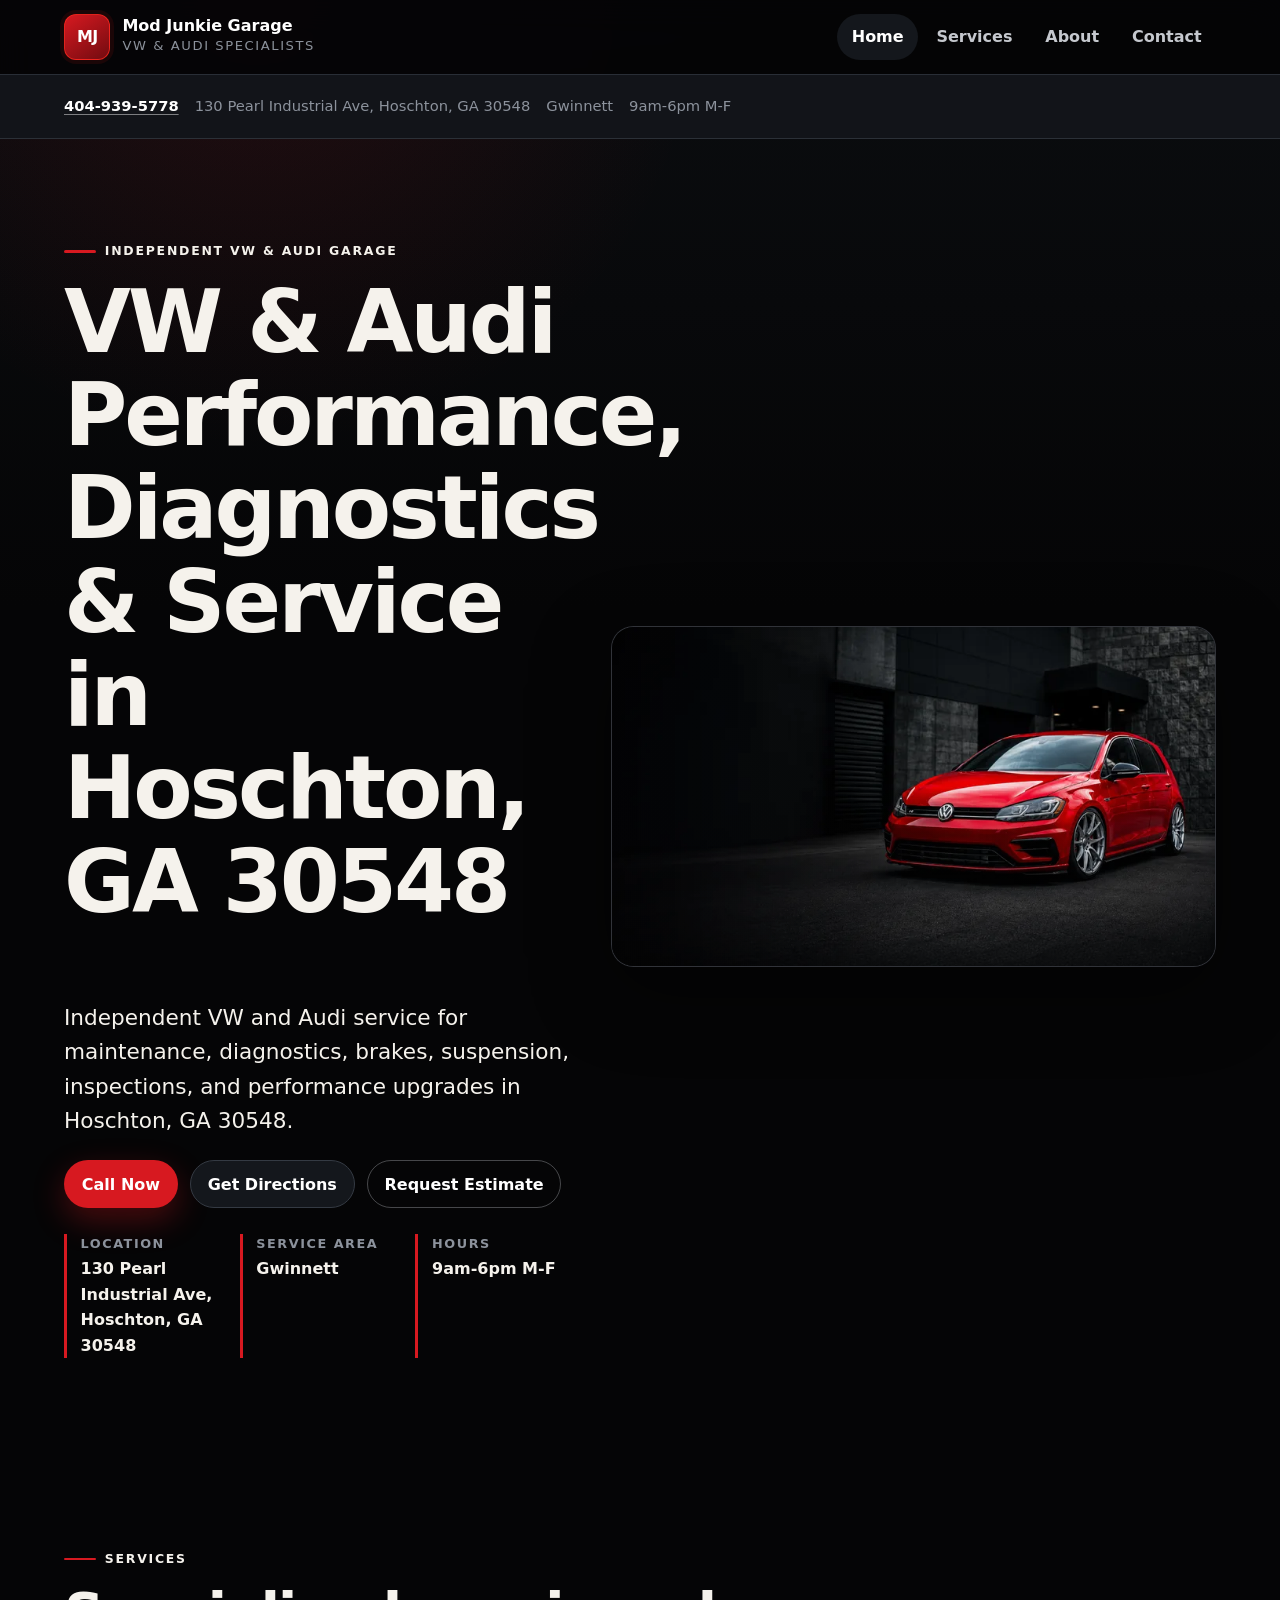
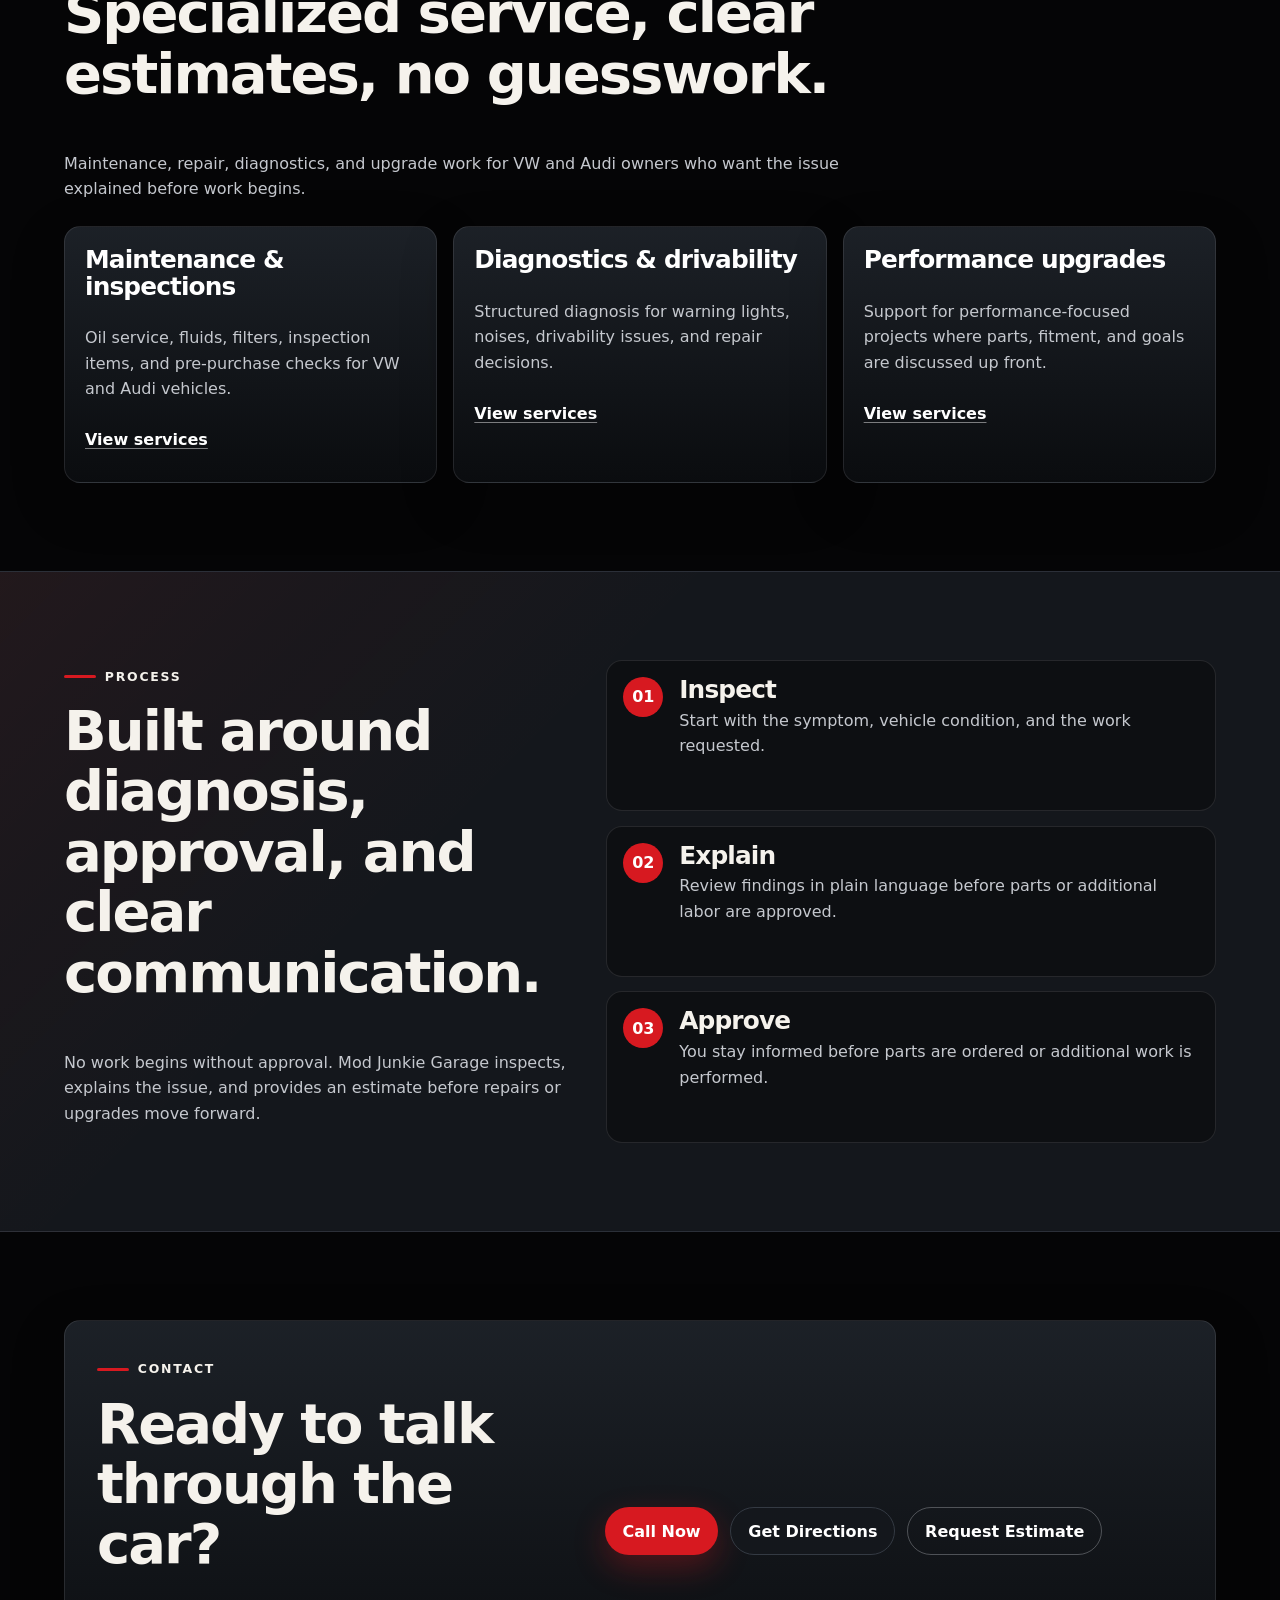
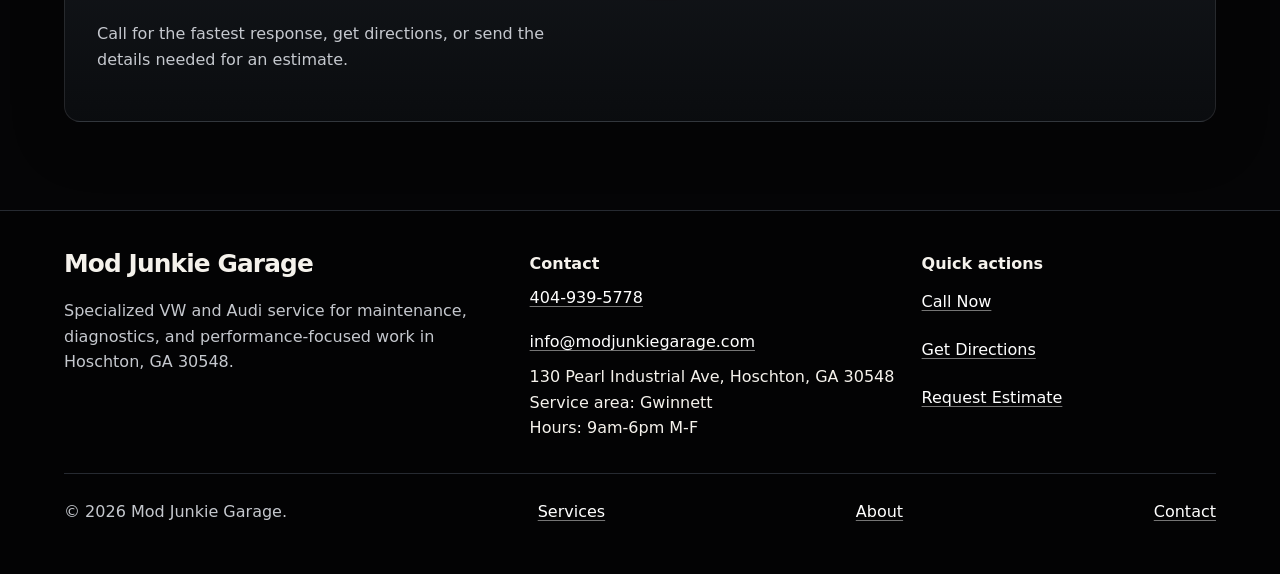
==== index.html @ 298b60e5 "first pass" ====
<!doctype html>
<html lang="en">
<head>
  <meta charset="utf-8">
  <meta name="viewport" content="width=device-width, initial-scale=1">
  <title>VW &amp; Audi Performance Garage in Hoschton, GA 30548 | Mod Junkie Garage</title>
  <meta name="description" content="Mod Junkie Garage provides VW and Audi maintenance, diagnostics, brakes, suspension, inspections, and performance upgrades in Hoschton, GA 30548 and Gwinnett.">
  <link rel="canonical" href="https://modjunkiegarage.com/">
  <link rel="stylesheet" href="assets/css/styles.css">
  <meta name="theme-color" content="#050506">
  <script type="application/ld+json">
  {
    "@context": "https://schema.org",
    "@type": "AutoRepair",
    "@id": "https://modjunkiegarage.com/#business",
    "name": "Mod Junkie Garage",
    "url": "https://modjunkiegarage.com/",
    "telephone": "404-939-5778",
    "email": "info@modjunkiegarage.com",
    "image": "https://modjunkiegarage.com/assets/images/showcase-1280.webp",
    "address": {
      "@type": "PostalAddress",
      "streetAddress": "130 Pearl Industrial Ave, Hoschton, GA 30548",
      "addressLocality": "Hoschton, GA 30548"
    },
    "areaServed": "Gwinnett",
    "openingHours": "9am-6pm M-F"
  }
  </script>
</head>
<body>
  <a class="skip-link" href="#main">Skip to main content</a>

  <header class="site-header">
    <div class="container header-grid">
      <a class="brand" href="index.html" aria-label="Mod Junkie Garage home">
        <span class="brand-mark" aria-hidden="true">MJ</span>
        <span class="brand-copy">
          <strong>Mod Junkie Garage</strong>
          <span>VW &amp; Audi specialists</span>
        </span>
      </a>

      <nav class="primary-nav" aria-label="Primary navigation">
        <ul>
          <li><a href="index.html" aria-current="page">Home</a></li>
          <li><a href="services.html">Services</a></li>
          <li><a href="about.html">About</a></li>
          <li><a href="contact.html">Contact</a></li>
        </ul>
      </nav>
    </div>

    <div class="contact-strip" aria-label="Shop contact summary">
      <div class="container contact-strip__inner">
        <a href="tel:404-939-5778">404-939-5778</a>
        <span>130 Pearl Industrial Ave, Hoschton, GA 30548</span>
        <span>Gwinnett</span>
        <span>9am-6pm M-F</span>
      </div>
    </div>
  </header>

  <main id="main">
    <section class="hero" aria-labelledby="home-title">
      <div class="container hero__grid">
        <div class="hero__content">
          <p class="eyebrow">Independent VW &amp; Audi garage</p>
          <h1 id="home-title">VW &amp; Audi Performance, Diagnostics &amp; Service in Hoschton, GA 30548</h1>
          <p class="lede">Independent VW and Audi service for maintenance, diagnostics, brakes, suspension, inspections, and performance upgrades in Hoschton, GA 30548.</p>
          <div class="cta-row" aria-label="Primary actions">
            <a class="button button--primary" href="tel:404-939-5778">Call Now</a>
            <a class="button button--secondary" href="https://www.google.com/maps/place/MJ+Garage+LLC/data=!4m2!3m1!1s0x0:0x6686216ec899c056?sa=X&amp;ved=1t:2428&amp;ictx=111">Get Directions</a>
            <a class="button button--ghost" href="contact.html#request-estimate">Request Estimate</a>
          </div>
          <dl class="quick-facts" aria-label="Quick shop facts">
            <div>
              <dt>Location</dt>
              <dd>130 Pearl Industrial Ave, Hoschton, GA 30548</dd>
            </div>
            <div>
              <dt>Service area</dt>
              <dd>Gwinnett</dd>
            </div>
            <div>
              <dt>Hours</dt>
              <dd>9am-6pm M-F</dd>
            </div>
          </dl>
        </div>

        <div class="hero__media">
          <picture>
            <source type="image/webp" srcset="assets/images/showcase-768.webp 768w, assets/images/showcase-1280.webp 1280w, assets/images/showcase-1672.webp 1672w" sizes="(min-width: 960px) 50vw, 100vw">
            <img src="assets/images/showcase-1280.png" width="1280" height="720" alt="Red Volkswagen Golf in a dark automotive showcase" decoding="async" fetchpriority="high">
          </picture>
        </div>
      </div>
    </section>

    <section class="section" aria-labelledby="services-preview-title">
      <div class="container">
        <div class="section-heading">
          <p class="eyebrow">Services</p>
          <h2 id="services-preview-title">Specialized service, clear estimates, no guesswork.</h2>
          <p>Maintenance, repair, diagnostics, and upgrade work for VW and Audi owners who want the issue explained before work begins.</p>
        </div>

        <div class="card-grid card-grid--three">
          <article class="card">
            <h3>Maintenance &amp; inspections</h3>
            <p>Oil service, fluids, filters, inspection items, and pre-purchase checks for VW and Audi vehicles.</p>
            <a class="text-link" href="services.html#maintenance">View services</a>
          </article>
          <article class="card">
            <h3>Diagnostics &amp; drivability</h3>
            <p>Structured diagnosis for warning lights, noises, drivability issues, and repair decisions.</p>
            <a class="text-link" href="services.html#diagnostics">View services</a>
          </article>
          <article class="card">
            <h3>Performance upgrades</h3>
            <p>Support for performance-focused projects where parts, fitment, and goals are discussed up front.</p>
            <a class="text-link" href="services.html#performance">View services</a>
          </article>
        </div>
      </div>
    </section>

    <section class="section section--contrast" aria-labelledby="process-title">
      <div class="container split">
        <div>
          <p class="eyebrow">Process</p>
          <h2 id="process-title">Built around diagnosis, approval, and clear communication.</h2>
          <p>No work begins without approval. Mod Junkie Garage inspects, explains the issue, and provides an estimate before repairs or upgrades move forward.</p>
        </div>
        <div class="process-list" aria-label="Shop process">
          <div class="process-item">
            <span aria-hidden="true">01</span>
            <div>
              <h3>Inspect</h3>
              <p>Start with the symptom, vehicle condition, and the work requested.</p>
            </div>
          </div>
          <div class="process-item">
            <span aria-hidden="true">02</span>
            <div>
              <h3>Explain</h3>
              <p>Review findings in plain language before parts or additional labor are approved.</p>
            </div>
          </div>
          <div class="process-item">
            <span aria-hidden="true">03</span>
            <div>
              <h3>Approve</h3>
              <p>You stay informed before parts are ordered or additional work is performed.</p>
            </div>
          </div>
        </div>
      </div>
    </section>

    <section class="section" aria-labelledby="contact-home-title">
      <div class="container contact-panel">
        <div>
          <p class="eyebrow">Contact</p>
          <h2 id="contact-home-title">Ready to talk through the car?</h2>
          <p>Call for the fastest response, get directions, or send the details needed for an estimate.</p>
        </div>
        <div class="cta-row">
          <a class="button button--primary" href="tel:404-939-5778">Call Now</a>
          <a class="button button--secondary" href="https://www.google.com/maps/place/MJ+Garage+LLC/data=!4m2!3m1!1s0x0:0x6686216ec899c056?sa=X&amp;ved=1t:2428&amp;ictx=111">Get Directions</a>
          <a class="button button--ghost" href="contact.html#request-estimate">Request Estimate</a>
        </div>
      </div>
    </section>
  </main>

  <footer class="site-footer">
    <div class="container footer-grid">
      <div>
        <h2>Mod Junkie Garage</h2>
        <p>Specialized VW and Audi service for maintenance, diagnostics, and performance-focused work in Hoschton, GA 30548.</p>
      </div>
      <address>
        <strong>Contact</strong><br>
        <a href="tel:404-939-5778">404-939-5778</a><br>
        <a href="mailto:info@modjunkiegarage.com">info@modjunkiegarage.com</a><br>
        130 Pearl Industrial Ave, Hoschton, GA 30548<br>
        Service area: Gwinnett<br>
        Hours: 9am-6pm M-F
      </address>
      <div class="footer-actions">
        <strong>Quick actions</strong>
        <a href="tel:404-939-5778">Call Now</a>
        <a href="https://www.google.com/maps/place/MJ+Garage+LLC/data=!4m2!3m1!1s0x0:0x6686216ec899c056?sa=X&amp;ved=1t:2428&amp;ictx=111">Get Directions</a>
        <a href="contact.html#request-estimate">Request Estimate</a>
      </div>
    </div>
    <div class="container footer-bottom">
      <p>&copy; 2026 Mod Junkie Garage.</p>
      <a href="services.html">Services</a>
      <a href="about.html">About</a>
      <a href="contact.html">Contact</a>
    </div>
  </footer>

  <nav class="mobile-cta" aria-label="Mobile quick actions">
    <a href="tel:404-939-5778">Call</a>
    <a href="https://www.google.com/maps/place/MJ+Garage+LLC/data=!4m2!3m1!1s0x0:0x6686216ec899c056?sa=X&amp;ved=1t:2428&amp;ictx=111">Directions</a>
    <a href="contact.html#request-estimate">Estimate</a>
  </nav>
</body>
</html>
---- assets/css/styles.css ----
:root {
  color-scheme: dark;
  --black: #050506;
  --surface: #0b0d10;
  --surface-2: #14171c;
  --surface-3: #1f242b;
  --line: #343a43;
  --text: #f5f2ec;
  --muted: #c5c8ce;
  --subtle: #8c929c;
  --red: #d71920;
  --hot-red: #ff2a1f;
  --shadow: 0 24px 80px rgba(0, 0, 0, 0.48);
  --radius: 1rem;
  --max-width: 72rem;
}

* {
  box-sizing: border-box;
}

html {
  scroll-behavior: smooth;
}

body {
  margin: 0;
  background:
    radial-gradient(circle at 20% 0%, rgba(215, 25, 32, 0.12), transparent 28rem),
    linear-gradient(180deg, var(--surface) 0%, var(--black) 38rem);
  color: var(--text);
  font-family: Inter, ui-sans-serif, system-ui, -apple-system, BlinkMacSystemFont, "Segoe UI", sans-serif;
  font-size: 1rem;
  line-height: 1.6;
  padding-bottom: 6rem;
}

img {
  display: block;
  max-width: 100%;
}

a {
  color: var(--text);
  text-decoration-color: rgba(255, 255, 255, 0.45);
  text-decoration-thickness: 0.08em;
  text-underline-offset: 0.18em;
}

a:hover {
  color: #ffffff;
  text-decoration-color: var(--hot-red);
}

a:focus-visible,
button:focus-visible,
input:focus-visible,
select:focus-visible,
textarea:focus-visible {
  outline: 3px solid var(--hot-red);
  outline-offset: 3px;
}

h1,
h2,
h3,
p {
  margin-top: 0;
}

h1,
h2,
h3 {
  line-height: 1.08;
  letter-spacing: -0.035em;
}

h1 {
  max-width: 12ch;
  font-size: clamp(2.55rem, 12vw, 5.4rem);
}

h2 {
  font-size: clamp(2rem, 6vw, 3.5rem);
}

h3 {
  font-size: clamp(1.25rem, 4vw, 1.55rem);
}

p {
  color: var(--muted);
}

address {
  font-style: normal;
}

.container {
  width: min(100% - 2rem, var(--max-width));
  margin-inline: auto;
}

.narrow {
  max-width: 58rem;
}

.skip-link {
  position: fixed;
  top: 0.75rem;
  left: 0.75rem;
  z-index: 100;
  transform: translateY(-150%);
  background: var(--text);
  color: var(--black);
  border-radius: 999px;
  padding: 0.8rem 1rem;
  font-weight: 800;
}

.skip-link:focus {
  transform: translateY(0);
}

.site-header {
  position: sticky;
  top: 0;
  z-index: 30;
  background: rgba(5, 5, 6, 0.94);
  border-bottom: 1px solid rgba(52, 58, 67, 0.82);
  backdrop-filter: blur(16px);
}

.header-grid {
  display: flex;
  flex-wrap: wrap;
  gap: 0.9rem 1.25rem;
  align-items: center;
  justify-content: space-between;
  padding-block: 0.8rem;
}

.brand {
  display: inline-flex;
  align-items: center;
  gap: 0.75rem;
  min-height: 48px;
  text-decoration: none;
}

.brand-mark {
  display: inline-grid;
  width: 2.9rem;
  height: 2.9rem;
  place-items: center;
  border: 1px solid rgba(255, 42, 31, 0.75);
  border-radius: 0.75rem;
  background: linear-gradient(145deg, var(--red), #720b10);
  box-shadow: 0 0 0 4px rgba(215, 25, 32, 0.1);
  color: #ffffff;
  font-weight: 900;
  letter-spacing: -0.04em;
}

.brand-copy {
  display: grid;
  gap: 0.05rem;
}

.brand-copy strong {
  color: #ffffff;
  font-size: 1rem;
  line-height: 1.1;
}

.brand-copy span {
  color: var(--subtle);
  font-size: 0.82rem;
  text-transform: uppercase;
  letter-spacing: 0.12em;
}

.primary-nav ul {
  display: flex;
  flex-wrap: wrap;
  gap: 0.25rem;
  align-items: center;
  margin: 0;
  padding: 0;
  list-style: none;
}

.primary-nav a {
  display: inline-flex;
  align-items: center;
  min-height: 44px;
  border-radius: 999px;
  padding: 0.65rem 0.9rem;
  color: var(--muted);
  font-weight: 700;
  text-decoration: none;
}

.primary-nav a:hover,
.primary-nav a[aria-current="page"] {
  background: var(--surface-2);
  color: #ffffff;
}

.contact-strip {
  border-top: 1px solid rgba(52, 58, 67, 0.7);
  background: rgba(20, 23, 28, 0.86);
}

.contact-strip__inner {
  display: flex;
  flex-wrap: wrap;
  gap: 0.5rem 1rem;
  align-items: center;
  padding-block: 0.6rem;
  color: var(--subtle);
  font-size: 0.92rem;
}

.contact-strip__inner a {
  display: inline-flex;
  align-items: center;
  min-height: 44px;
  color: #ffffff;
  font-weight: 800;
}

.hero {
  overflow: hidden;
  padding-block: clamp(2rem, 8vw, 6rem);
}

.hero__grid {
  display: grid;
  gap: 2rem;
  align-items: center;
}

.hero__content {
  position: relative;
  z-index: 2;
}

.hero__media {
  position: relative;
  overflow: hidden;
  border: 1px solid rgba(197, 200, 206, 0.16);
  border-radius: calc(var(--radius) * 1.4);
  background: var(--surface-2);
  box-shadow: var(--shadow);
}

.hero__media::after {
  position: absolute;
  inset: 0;
  content: "";
  background:
    linear-gradient(90deg, rgba(5, 5, 6, 0.28), transparent 45%),
    linear-gradient(0deg, rgba(5, 5, 6, 0.45), transparent 55%);
  pointer-events: none;
}

.hero__media img {
  width: 100%;
  height: auto;
}

.page-hero {
  padding-block: clamp(3rem, 9vw, 6.5rem);
  border-bottom: 1px solid rgba(52, 58, 67, 0.7);
  background:
    linear-gradient(135deg, rgba(215, 25, 32, 0.12), transparent 34rem),
    linear-gradient(180deg, var(--surface) 0%, var(--black) 100%);
}

.page-hero h1 {
  max-width: 14ch;
}

.eyebrow {
  display: inline-flex;
  align-items: center;
  gap: 0.55rem;
  margin-bottom: 0.9rem;
  color: var(--text);
  font-size: 0.78rem;
  font-weight: 900;
  letter-spacing: 0.14em;
  text-transform: uppercase;
}

.eyebrow::before {
  display: inline-block;
  width: 2rem;
  height: 0.18rem;
  border-radius: 999px;
  background: var(--red);
  content: "";
}

.lede {
  max-width: 46rem;
  color: var(--text);
  font-size: clamp(1.12rem, 3vw, 1.35rem);
}

.cta-row {
  display: flex;
  flex-wrap: wrap;
  gap: 0.75rem;
  align-items: center;
  margin-top: 1.35rem;
}

.button,
.service-actions a {
  display: inline-flex;
  align-items: center;
  justify-content: center;
  min-height: 48px;
  border: 1px solid transparent;
  border-radius: 999px;
  padding: 0.78rem 1.05rem;
  font-weight: 900;
  line-height: 1.1;
  text-align: center;
  text-decoration: none;
}

.button--primary {
  background: var(--red);
  color: #ffffff;
  box-shadow: 0 12px 32px rgba(215, 25, 32, 0.32);
}

.button--primary:hover {
  background: var(--hot-red);
  color: #ffffff;
}

.button--secondary {
  border-color: var(--line);
  background: var(--surface-2);
  color: #ffffff;
}

.button--ghost {
  border-color: rgba(197, 200, 206, 0.34);
  color: #ffffff;
}

.section {
  padding-block: clamp(3rem, 8vw, 5.5rem);
}

.section--contrast {
  border-block: 1px solid rgba(52, 58, 67, 0.72);
  background:
    linear-gradient(135deg, rgba(255, 42, 31, 0.06), transparent 32rem),
    var(--surface-2);
}

.section-heading {
  max-width: 52rem;
  margin-bottom: 1.5rem;
}

.card-grid,
.service-grid {
  display: grid;
  gap: 1rem;
}

.card,
.service-card,
.prose-card,
.contact-panel {
  border: 1px solid rgba(197, 200, 206, 0.13);
  border-radius: var(--radius);
  background: linear-gradient(180deg, rgba(31, 36, 43, 0.9), rgba(11, 13, 16, 0.94));
  box-shadow: 0 18px 54px rgba(0, 0, 0, 0.22);
}

.card,
.service-card,
.prose-card {
  padding: 1.25rem;
}

.card h3,
.service-card h3,
.prose-card h3 {
  color: #ffffff;
}

.card p:last-child,
.service-card p:last-child,
.prose-card p:last-child {
  margin-bottom: 0;
}

.compact-card p {
  overflow-wrap: anywhere;
}

.text-link {
  display: inline-flex;
  align-items: center;
  min-height: 44px;
  color: #ffffff;
  font-weight: 900;
}

.quick-facts {
  display: grid;
  gap: 0.75rem;
  margin: 1.6rem 0 0;
}

.quick-facts div {
  border-left: 3px solid var(--red);
  padding-left: 0.85rem;
}

.quick-facts dt {
  color: var(--subtle);
  font-size: 0.8rem;
  font-weight: 900;
  letter-spacing: 0.12em;
  text-transform: uppercase;
}

.quick-facts dd {
  margin: 0.1rem 0 0;
  color: var(--text);
  font-weight: 800;
}

.split {
  display: grid;
  gap: 1.5rem;
}

.process-list {
  display: grid;
  gap: 0.9rem;
}

.process-item {
  display: grid;
  grid-template-columns: auto 1fr;
  gap: 1rem;
  align-items: start;
  border: 1px solid rgba(197, 200, 206, 0.13);
  border-radius: var(--radius);
  background: rgba(5, 5, 6, 0.42);
  padding: 1rem;
}

.process-item > span {
  display: inline-grid;
  width: 2.5rem;
  height: 2.5rem;
  place-items: center;
  border-radius: 50%;
  background: var(--red);
  color: #ffffff;
  font-weight: 900;
}

.process-item h3,
.process-item p {
  margin-bottom: 0.25rem;
}

.service-card {
  scroll-margin-top: 9rem;
}

.service-actions {
  display: flex;
  flex-wrap: wrap;
  gap: 0.65rem;
  margin-top: 1rem;
}

.service-actions a:first-child {
  background: var(--red);
  color: #ffffff;
}

.service-actions a:last-child {
  border-color: var(--line);
  background: var(--surface-2);
  color: #ffffff;
}

.steps {
  display: grid;
  gap: 1rem;
  margin: 0;
  padding: 0;
  list-style: none;
  counter-reset: steps;
}

.steps li {
  position: relative;
  border: 1px solid rgba(197, 200, 206, 0.13);
  border-radius: var(--radius);
  background: rgba(5, 5, 6, 0.42);
  padding: 1.25rem 1.25rem 1.25rem 4.4rem;
  counter-increment: steps;
}

.steps li::before {
  position: absolute;
  top: 1.25rem;
  left: 1.25rem;
  display: inline-grid;
  width: 2.25rem;
  height: 2.25rem;
  place-items: center;
  border-radius: 50%;
  background: var(--red);
  color: #ffffff;
  content: counter(steps, decimal-leading-zero);
  font-weight: 900;
}

.steps h3,
.steps p {
  margin-bottom: 0.35rem;
}

.contact-panel {
  display: grid;
  gap: 1rem;
  align-items: center;
  padding: clamp(1.25rem, 5vw, 2rem);
}

#request-estimate {
  scroll-margin-top: 9rem;
  scroll-margin-bottom: 7rem;
}

.checklist {
  display: grid;
  gap: 0.75rem;
  margin: 0;
  padding: 0;
  list-style: none;
}

.checklist li {
  position: relative;
  padding-left: 1.7rem;
  color: var(--muted);
}

.checklist li::before {
  position: absolute;
  top: 0.15rem;
  left: 0;
  width: 0.9rem;
  height: 0.9rem;
  border: 2px solid var(--red);
  border-radius: 0.25rem;
  content: "";
}

.fine-print {
  color: var(--subtle);
  font-size: 0.92rem;
}

.site-footer {
  border-top: 1px solid rgba(52, 58, 67, 0.72);
  background: #030304;
  padding-block: 2.5rem 7rem;
}

.footer-grid {
  display: grid;
  gap: 1.5rem;
}

.site-footer h2 {
  font-size: 1.55rem;
}

.site-footer a {
  display: inline-flex;
  align-items: center;
  min-height: 44px;
  color: #ffffff;
}

.footer-actions {
  display: grid;
  gap: 0.25rem;
  align-content: start;
}

.footer-bottom {
  display: flex;
  flex-wrap: wrap;
  gap: 0.75rem 1rem;
  align-items: center;
  justify-content: space-between;
  border-top: 1px solid rgba(52, 58, 67, 0.72);
  margin-top: 2rem;
  padding-top: 1rem;
}

.footer-bottom p {
  margin: 0;
}

.mobile-cta {
  position: fixed;
  right: 0;
  bottom: 0;
  left: 0;
  z-index: 40;
  display: grid;
  grid-template-columns: repeat(3, 1fr);
  gap: 0.55rem;
  border-top: 1px solid rgba(197, 200, 206, 0.14);
  background: rgba(5, 5, 6, 0.96);
  padding: 0.65rem 0.75rem calc(0.65rem + env(safe-area-inset-bottom));
  box-shadow: 0 -18px 40px rgba(0, 0, 0, 0.42);
}

.mobile-cta a {
  display: inline-flex;
  align-items: center;
  justify-content: center;
  min-height: 48px;
  border: 1px solid var(--line);
  border-radius: 999px;
  background: var(--surface-2);
  color: #ffffff;
  font-weight: 900;
  text-decoration: none;
}

.mobile-cta a:first-child {
  border-color: var(--red);
  background: var(--red);
}

@media (min-width: 42rem) {
  .quick-facts,
  .card-grid--four {
    grid-template-columns: repeat(2, minmax(0, 1fr));
  }
}

@media (min-width: 54rem) {
  body {
    padding-bottom: 0;
  }

  .hero__grid {
    grid-template-columns: minmax(0, 0.92fr) minmax(0, 1.08fr);
  }

  .split,
  .contact-panel {
    grid-template-columns: minmax(0, 0.85fr) minmax(0, 1fr);
  }

  .card-grid--three,
  .quick-facts {
    grid-template-columns: repeat(3, minmax(0, 1fr));
  }

  .card-grid--four {
    grid-template-columns: repeat(4, minmax(0, 1fr));
  }

  .service-grid {
    grid-template-columns: repeat(2, minmax(0, 1fr));
  }

  .site-footer {
    padding-bottom: 2.5rem;
  }

  .footer-grid {
    grid-template-columns: 1.2fr 1fr 0.8fr;
  }

  .mobile-cta {
    display: none;
  }
}

@media (min-width: 72rem) {
  .service-grid {
    grid-template-columns: repeat(3, minmax(0, 1fr));
  }
}

@media (prefers-reduced-motion: reduce) {
  *,
  *::before,
  *::after {
    scroll-behavior: auto !important;
  }
}
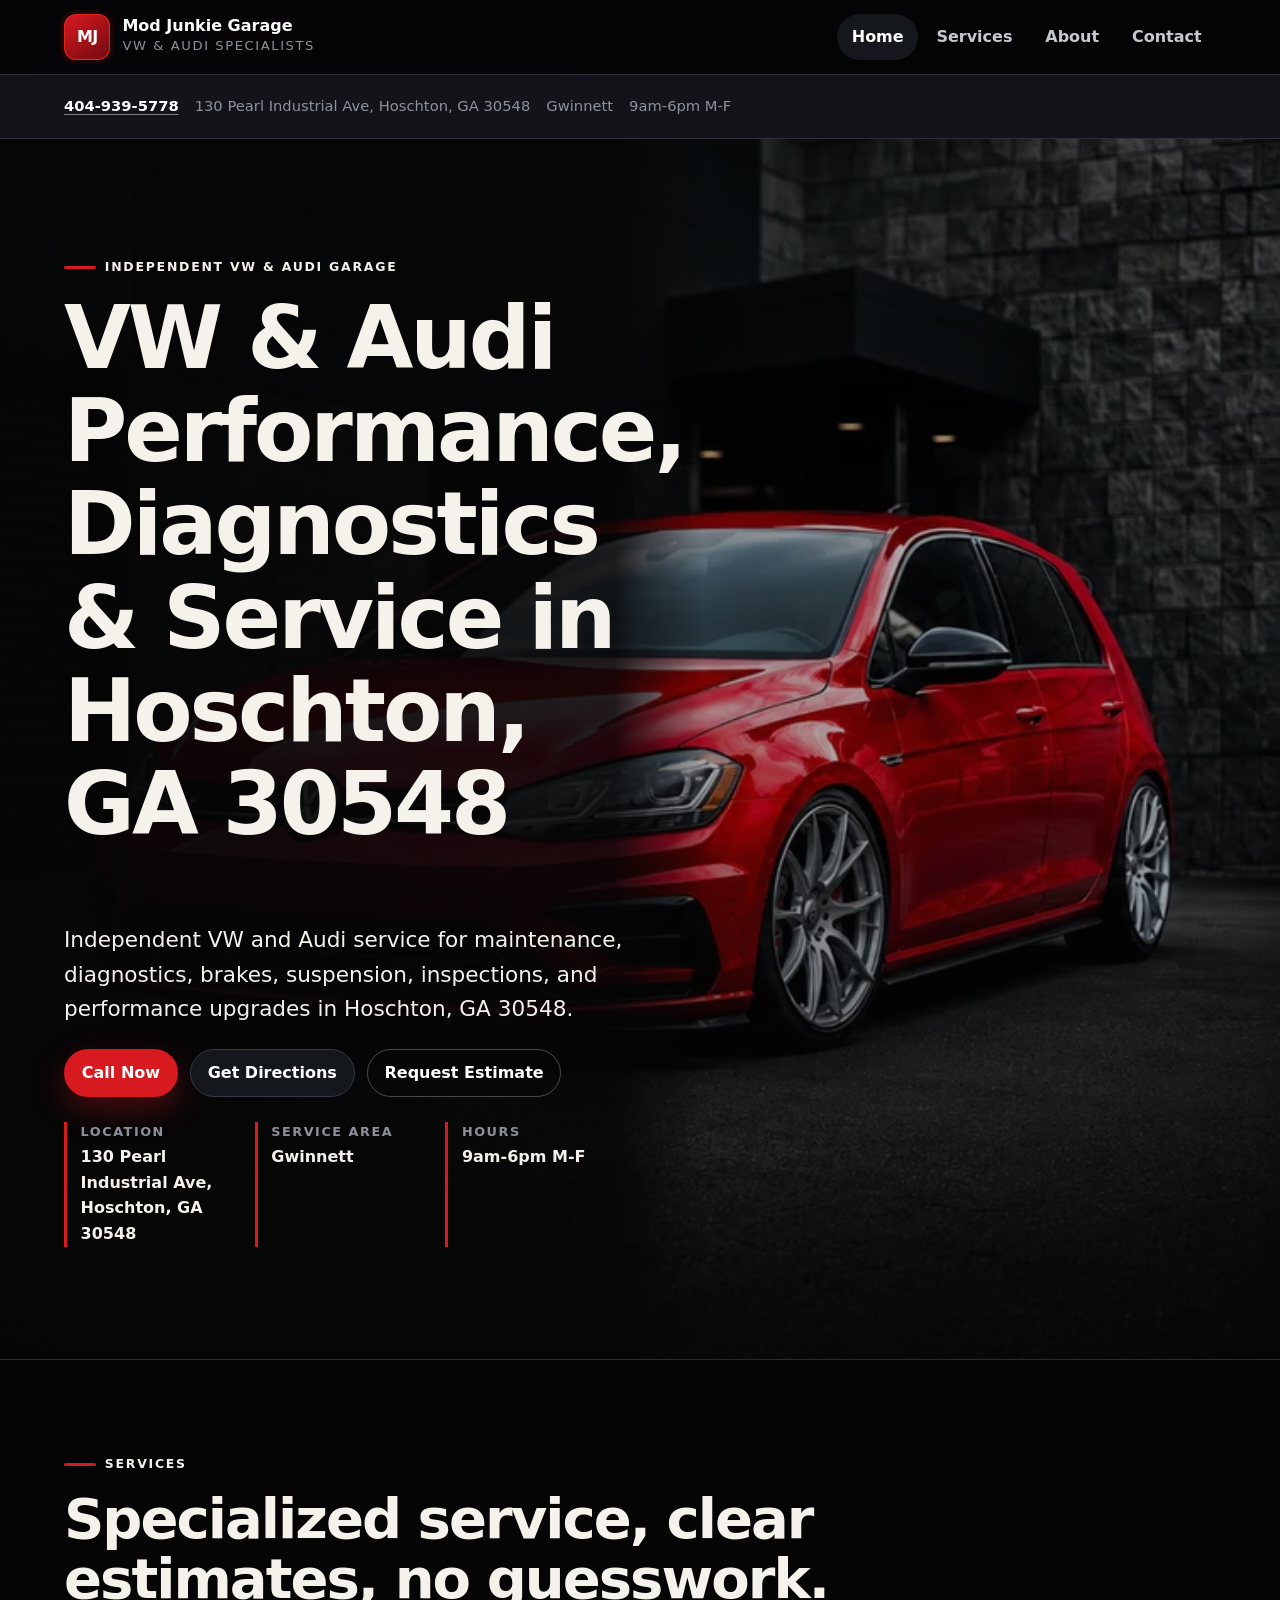
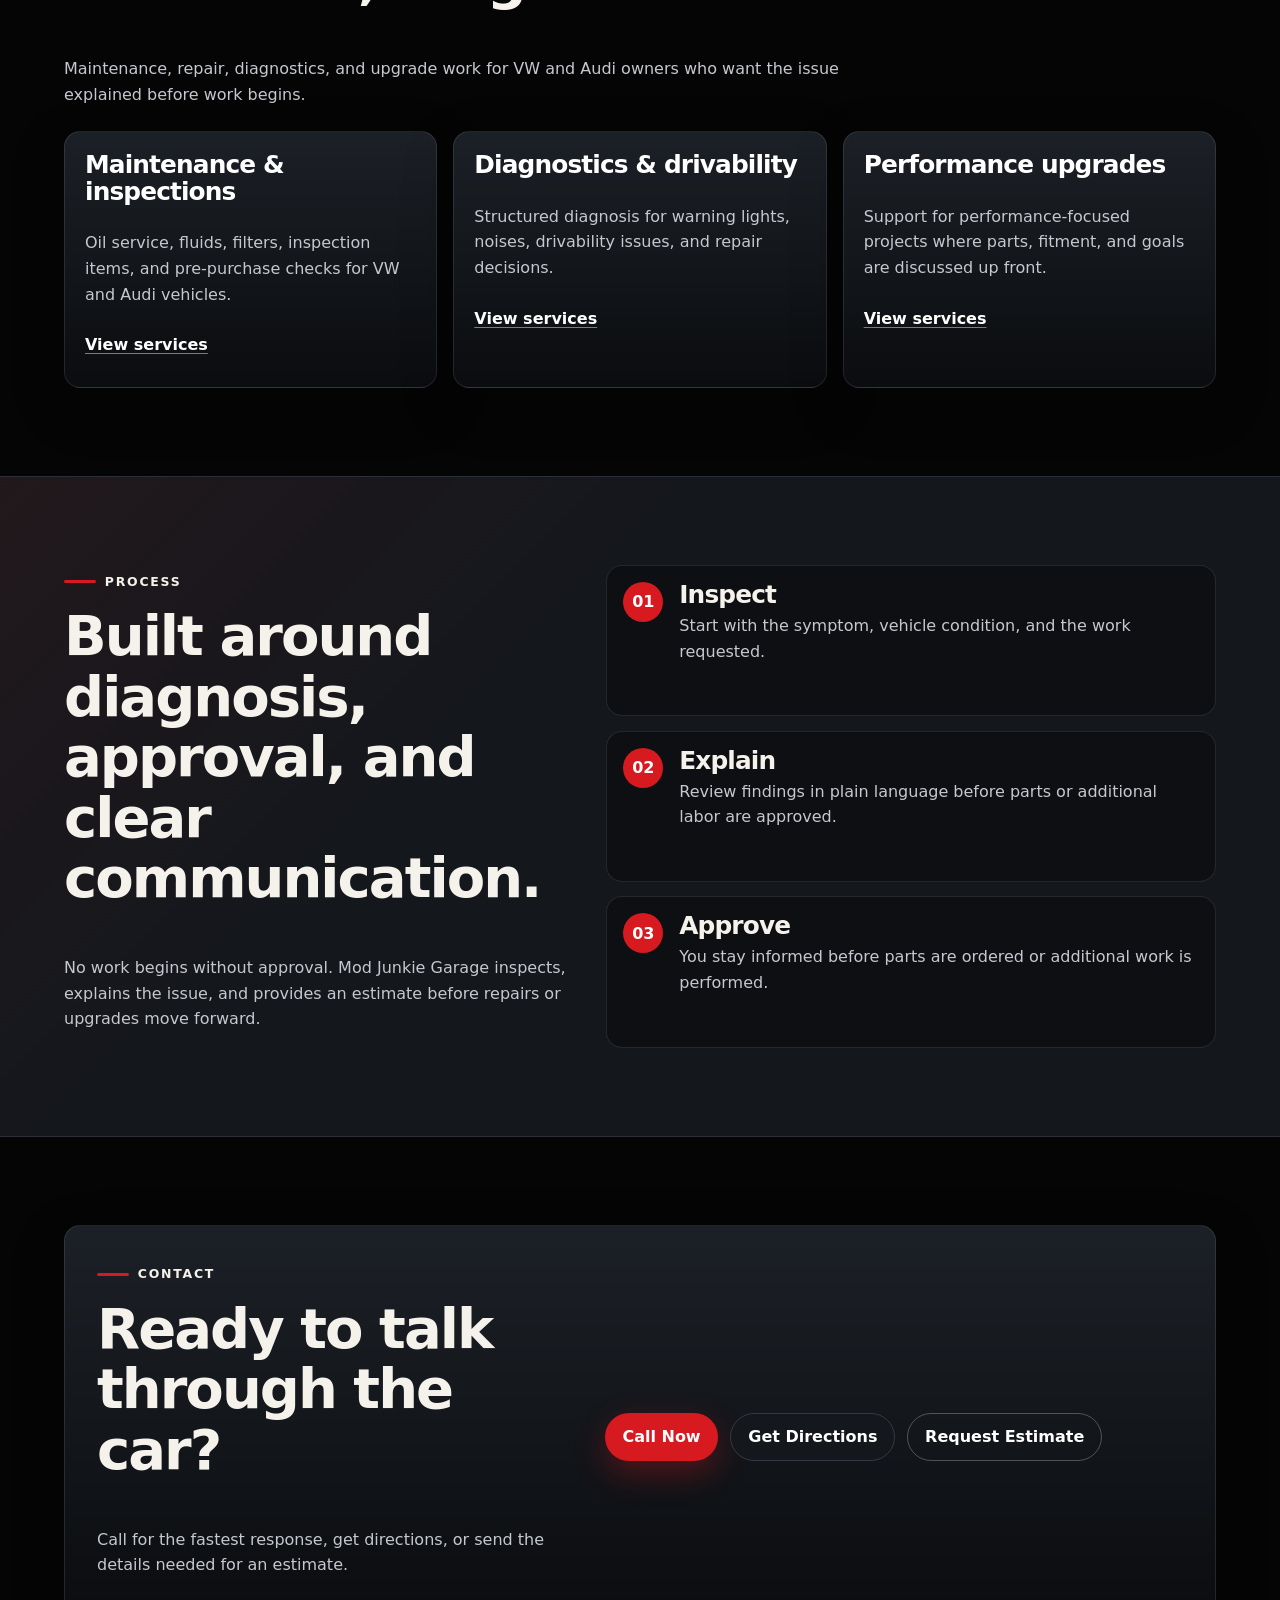
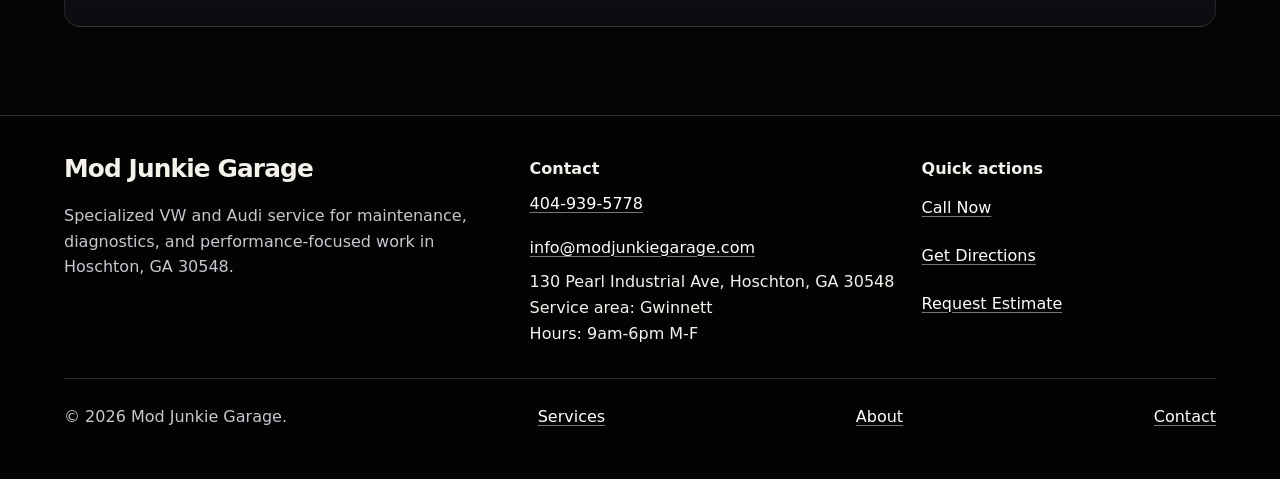
==== commit 5b006a73: "better showcase" ====
--- a/index.html
+++ b/index.html
@@ -7,6 +7,7 @@
   <meta name="description" content="Mod Junkie Garage provides VW and Audi maintenance, diagnostics, brakes, suspension, inspections, and performance upgrades in Hoschton, GA 30548 and Gwinnett.">
   <link rel="canonical" href="https://modjunkiegarage.com/">
   <link rel="stylesheet" href="assets/css/styles.css">
+  <link rel="preload" as="image" href="assets/images/showcase-1280.webp" type="image/webp">
   <meta name="theme-color" content="#050506">
   <script type="application/ld+json">
   {
@@ -63,38 +64,29 @@
 
   <main id="main">
     <section class="hero" aria-labelledby="home-title">
-      <div class="container hero__grid">
-        <div class="hero__content">
-          <p class="eyebrow">Independent VW &amp; Audi garage</p>
-          <h1 id="home-title">VW &amp; Audi Performance, Diagnostics &amp; Service in Hoschton, GA 30548</h1>
-          <p class="lede">Independent VW and Audi service for maintenance, diagnostics, brakes, suspension, inspections, and performance upgrades in Hoschton, GA 30548.</p>
-          <div class="cta-row" aria-label="Primary actions">
-            <a class="button button--primary" href="tel:404-939-5778">Call Now</a>
-            <a class="button button--secondary" href="https://www.google.com/maps/place/MJ+Garage+LLC/data=!4m2!3m1!1s0x0:0x6686216ec899c056?sa=X&amp;ved=1t:2428&amp;ictx=111">Get Directions</a>
-            <a class="button button--ghost" href="contact.html#request-estimate">Request Estimate</a>
-          </div>
-          <dl class="quick-facts" aria-label="Quick shop facts">
-            <div>
-              <dt>Location</dt>
-              <dd>130 Pearl Industrial Ave, Hoschton, GA 30548</dd>
-            </div>
-            <div>
-              <dt>Service area</dt>
-              <dd>Gwinnett</dd>
-            </div>
-            <div>
-              <dt>Hours</dt>
-              <dd>9am-6pm M-F</dd>
-            </div>
-          </dl>
-        </div>
-
-        <div class="hero__media">
-          <picture>
-            <source type="image/webp" srcset="assets/images/showcase-768.webp 768w, assets/images/showcase-1280.webp 1280w, assets/images/showcase-1672.webp 1672w" sizes="(min-width: 960px) 50vw, 100vw">
-            <img src="assets/images/showcase-1280.png" width="1280" height="720" alt="Red Volkswagen Golf in a dark automotive showcase" decoding="async" fetchpriority="high">
-          </picture>
-        </div>
+      <div class="container hero__content">
+        <p class="eyebrow">Independent VW &amp; Audi garage</p>
+        <h1 id="home-title">VW &amp; Audi Performance, Diagnostics &amp; Service in Hoschton, GA 30548</h1>
+        <p class="lede">Independent VW and Audi service for maintenance, diagnostics, brakes, suspension, inspections, and performance upgrades in Hoschton, GA 30548.</p>
+        <div class="cta-row" aria-label="Primary actions">
+          <a class="button button--primary" href="tel:404-939-5778">Call Now</a>
+          <a class="button button--secondary" href="https://www.google.com/maps/place/MJ+Garage+LLC/data=!4m2!3m1!1s0x0:0x6686216ec899c056?sa=X&amp;ved=1t:2428&amp;ictx=111">Get Directions</a>
+          <a class="button button--ghost" href="contact.html#request-estimate">Request Estimate</a>
+        </div>
+        <dl class="quick-facts" aria-label="Quick shop facts">
+          <div>
+            <dt>Location</dt>
+            <dd>130 Pearl Industrial Ave, Hoschton, GA 30548</dd>
+          </div>
+          <div>
+            <dt>Service area</dt>
+            <dd>Gwinnett</dd>
+          </div>
+          <div>
+            <dt>Hours</dt>
+            <dd>9am-6pm M-F</dd>
+          </div>
+        </dl>
       </div>
     </section>
 
--- a/assets/css/styles.css
+++ b/assets/css/styles.css
@@ -231,43 +231,35 @@
 }
 
 .hero {
+  position: relative;
+  display: flex;
+  align-items: center;
   overflow: hidden;
-  padding-block: clamp(2rem, 8vw, 6rem);
-}
-
-.hero__grid {
-  display: grid;
-  gap: 2rem;
-  align-items: center;
+  min-height: clamp(38rem, 72vw, 50rem);
+  border-bottom: 1px solid rgba(52, 58, 67, 0.72);
+  background:
+    linear-gradient(90deg, rgba(5, 5, 6, 0.96) 0%, rgba(5, 5, 6, 0.88) 48%, rgba(5, 5, 6, 0.28) 55%, rgba(5, 5, 6, 0.2) 100%),
+    linear-gradient(0deg, rgba(5, 5, 6, 0.72), rgba(5, 5, 6, 0.08) 45%),
+    url("../images/showcase-1280.png");
+  background-position: center, center, right center;
+  background-repeat: no-repeat;
+  background-size: cover;
+  padding-block: clamp(3rem, 10vw, 7rem);
 }
 
 .hero__content {
   position: relative;
   z-index: 2;
-}
-
-.hero__media {
-  position: relative;
-  overflow: hidden;
-  border: 1px solid rgba(197, 200, 206, 0.16);
-  border-radius: calc(var(--radius) * 1.4);
-  background: var(--surface-2);
-  box-shadow: var(--shadow);
-}
-
-.hero__media::after {
-  position: absolute;
-  inset: 0;
-  content: "";
-  background:
-    linear-gradient(90deg, rgba(5, 5, 6, 0.28), transparent 45%),
-    linear-gradient(0deg, rgba(5, 5, 6, 0.45), transparent 55%);
-  pointer-events: none;
-}
-
-.hero__media img {
-  width: 100%;
-  height: auto;
+  max-width: 45rem;
+}
+
+@supports (background-image: image-set(url("../images/showcase-1280.webp") type("image/webp"))) {
+  .hero {
+    background-image:
+      linear-gradient(90deg, rgba(5, 5, 6, 0.96) 0%, rgba(5, 5, 6, 0.88) 48%, rgba(5, 5, 6, 0.28) 55%, rgba(5, 5, 6, 0.2) 100%),
+      linear-gradient(0deg, rgba(5, 5, 6, 0.72), rgba(5, 5, 6, 0.08) 45%),
+      image-set(url("../images/showcase-1280.webp") type("image/webp"), url("../images/showcase-1280.png") type("image/png"));
+  }
 }
 
 .page-hero {
@@ -668,8 +660,14 @@
     padding-bottom: 0;
   }
 
-  .hero__grid {
-    grid-template-columns: minmax(0, 0.92fr) minmax(0, 1.08fr);
+  .hero {
+    --hero-left-offset: max(1rem, calc((100vw - var(--max-width)) / 2));
+  }
+
+  .hero__content {
+    width: min(36rem, calc(50vw - var(--hero-left-offset) - 1rem));
+    max-width: none;
+    margin-inline: var(--hero-left-offset) auto;
   }
 
   .split,
